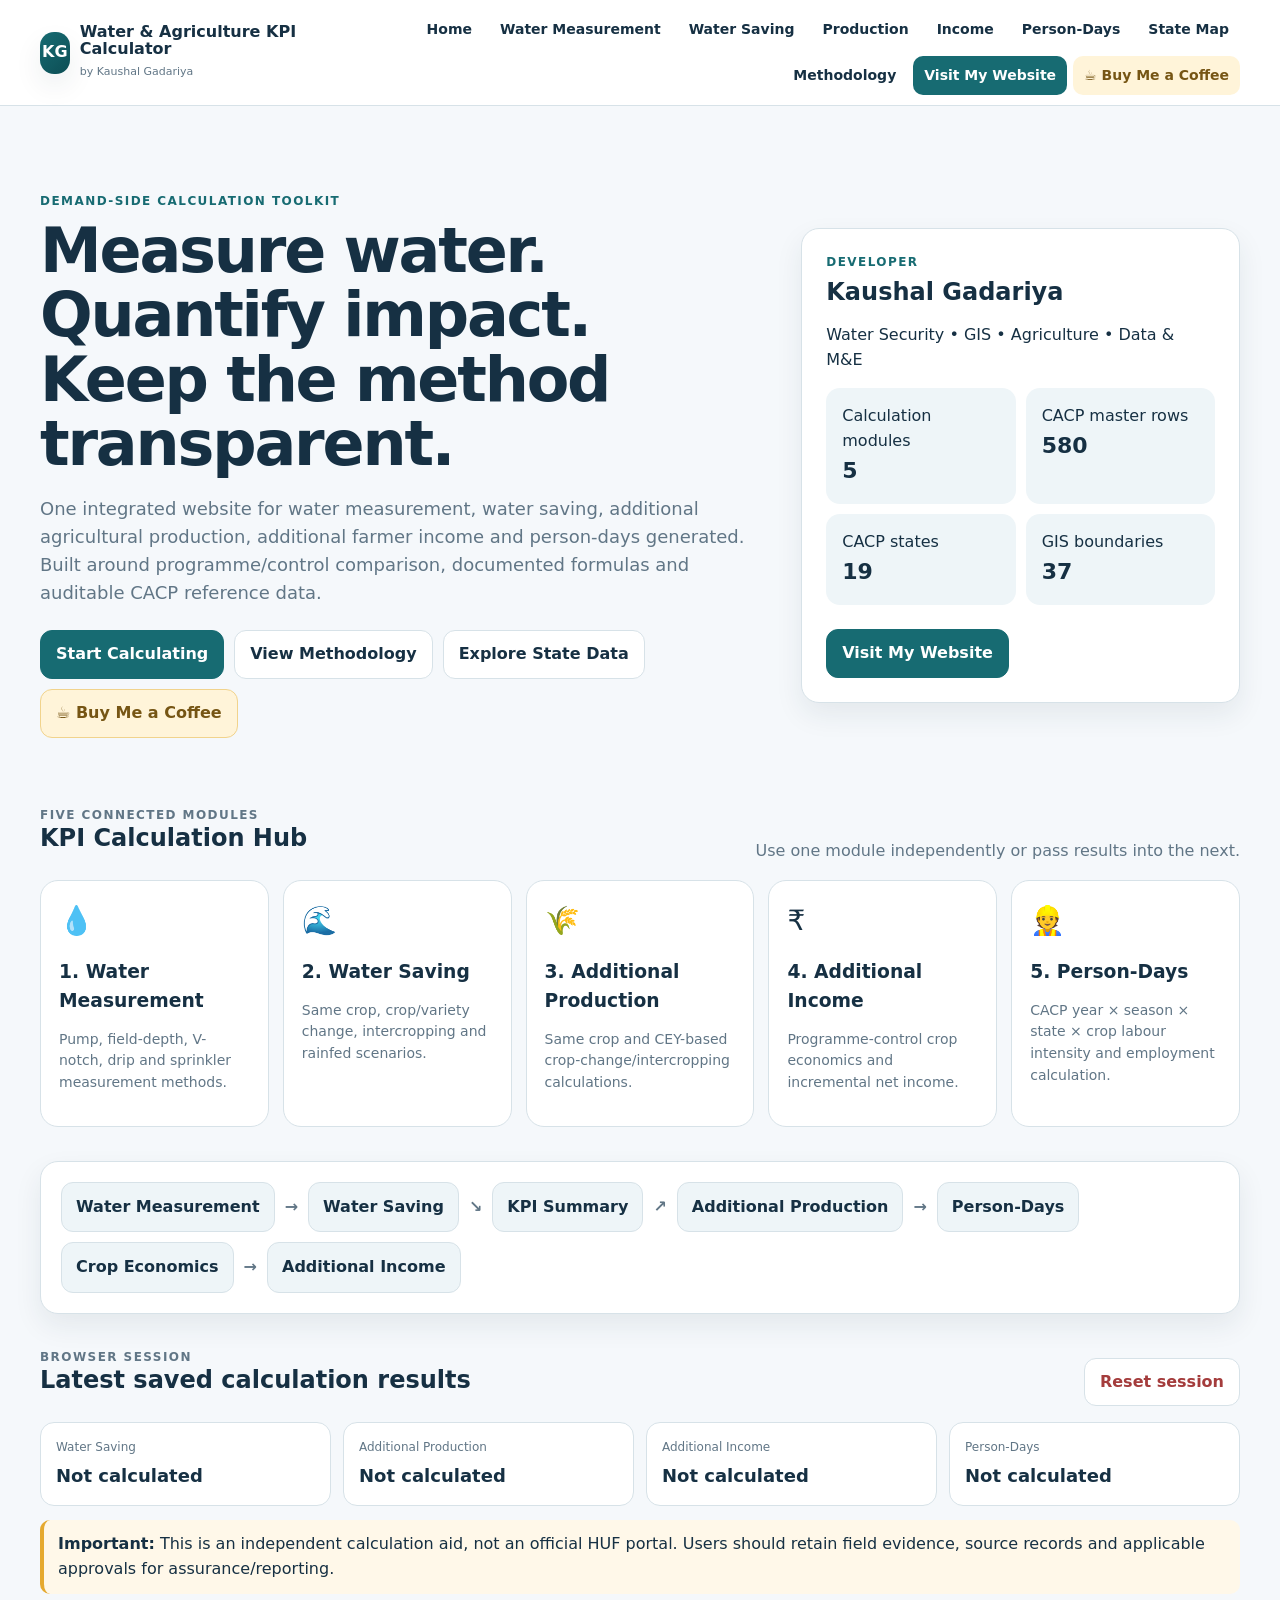
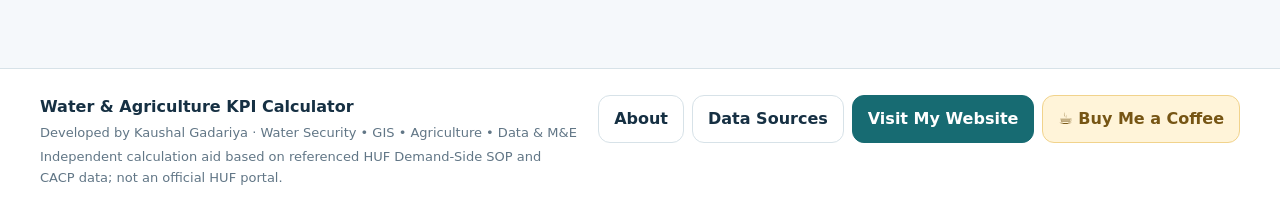
==== index.html @ 0b0ff047 "v2" ====
<!doctype html>
<html lang="en">
<head>
  <meta charset="utf-8" />
  <meta name="viewport" content="width=device-width, initial-scale=1" />
  <meta name="description" content="Home - Water & Agriculture KPI Calculator" />
  <title>Home | Water & Agriculture KPI Calculator</title>
  <link rel="stylesheet" href="./assets/css/site.css" />
  
</head>
<body data-root=".">
  <div id="site-header"></div>
  <main class="container">
<section class="hero">
  <div>
    <p class="eyebrow">Demand-side calculation toolkit</p>
    <h1>Measure water. Quantify impact. Keep the method transparent.</h1>
    <p class="lede">One integrated website for water measurement, water saving, additional agricultural production, additional farmer income and person-days generated. Built around programme/control comparison, documented formulas and auditable CACP reference data.</p>
    <div class="actions"><a class="btn primary" href="calculators/water-measurement.html">Start Calculating</a><a class="btn" href="methodology/index.html">View Methodology</a><a class="btn" href="map/state-explorer.html">Explore State Data</a><button class="btn support" data-open-support>☕ Buy Me a Coffee</button></div>
  </div>
  <div class="hero-card">
    <p class="eyebrow">Developer</p><h2>Kaushal Gadariya</h2><p>Water Security • GIS • Agriculture • Data & M&E</p>
    <div class="mini-grid"><div class="mini-stat"><span>Calculation modules</span><strong>5</strong></div><div class="mini-stat"><span>CACP master rows</span><strong>580</strong></div><div class="mini-stat"><span>CACP states</span><strong>19</strong></div><div class="mini-stat"><span>GIS boundaries</span><strong>37</strong></div></div>
    <div class="actions"><a class="btn primary" data-portfolio-link href="#" target="_blank" rel="noopener">Visit My Website</a></div>
  </div>
</section>
<section class="section"><div class="section-head"><div><p class="eyebrow">Five connected modules</p><h2>KPI Calculation Hub</h2></div><p>Use one module independently or pass results into the next.</p></div>
<div class="kpi-grid">
<a class="kpi-card" href="calculators/water-measurement.html"><div class="kpi-icon">💧</div><h3>1. Water Measurement</h3><p>Pump, field-depth, V-notch, drip and sprinkler measurement methods.</p></a>
<a class="kpi-card" href="calculators/water-saving.html"><div class="kpi-icon">🌊</div><h3>2. Water Saving</h3><p>Same crop, crop/variety change, intercropping and rainfed scenarios.</p></a>
<a class="kpi-card" href="calculators/additional-production.html"><div class="kpi-icon">🌾</div><h3>3. Additional Production</h3><p>Same crop and CEY-based crop-change/intercropping calculations.</p></a>
<a class="kpi-card" href="calculators/additional-income.html"><div class="kpi-icon">₹</div><h3>4. Additional Income</h3><p>Programme-control crop economics and incremental net income.</p></a>
<a class="kpi-card" href="calculators/person-days.html"><div class="kpi-icon">👷</div><h3>5. Person-Days</h3><p>CACP year × season × state × crop labour intensity and employment calculation.</p></a>
</div></section>
<section class="section card flow"><span class="flow-box">Water Measurement</span><span class="flow-arrow">→</span><span class="flow-box">Water Saving</span><span class="flow-arrow">↘</span><span class="flow-box">KPI Summary</span><span class="flow-arrow">↗</span><span class="flow-box">Additional Production</span><span class="flow-arrow">→</span><span class="flow-box">Person-Days</span><span class="flow-box">Crop Economics</span><span class="flow-arrow">→</span><span class="flow-box">Additional Income</span></section>
<section class="section"><div class="section-head"><div><p class="eyebrow">Browser session</p><h2>Latest saved calculation results</h2></div><button class="btn danger" id="resetSession">Reset session</button></div><div class="session-grid"><div class="session-item"><span>Water Saving</span><strong id="sumWater">—</strong></div><div class="session-item"><span>Additional Production</span><strong id="sumProduction">—</strong></div><div class="session-item"><span>Additional Income</span><strong id="sumIncome">—</strong></div><div class="session-item"><span>Person-Days</span><strong id="sumPersonDays">—</strong></div></div></section>
<section class="section notice warn"><strong>Important:</strong> This is an independent calculation aid, not an official HUF portal. Users should retain field evidence, source records and applicable approvals for assurance/reporting.</section>
</main>
  <div id="site-footer"></div>
  <script src="./assets/js/site-config.js"></script>
  <script src="./assets/js/site-shell.js"></script>
  <script src="./assets/js/app-state.js"></script>
  <script src="./assets/js/calculators.js"></script>
  <script src="./assets/js/page-utils.js"></script>
  <script src="assets/js/home-page.js"></script>
</body>
</html>
---- assets/css/site.css ----
:root {
  --bg: #f5f8fb;
  --surface: #ffffff;
  --surface-2: #eef5f8;
  --ink: #163043;
  --muted: #617686;
  --brand: #176b72;
  --brand-2: #0d4e55;
  --accent: #e5a92f;
  --accent-soft: #fff4d9;
  --border: #d7e2e8;
  --danger: #a43c3c;
  --success: #207a4d;
  --shadow: 0 12px 28px rgba(21, 48, 67, .08);
  --radius: 18px;
  --max: 1240px;
}
* { box-sizing: border-box; }
html { scroll-behavior: smooth; }
body { margin: 0; font-family: Inter, ui-sans-serif, system-ui, -apple-system, BlinkMacSystemFont, "Segoe UI", sans-serif; color: var(--ink); background: var(--bg); line-height: 1.55; }
a { color: var(--brand); }
button, input, select { font: inherit; }
button, .btn { cursor: pointer; }
img { max-width: 100%; }
.site-header { position: sticky; top: 0; z-index: 1000; background: rgba(255,255,255,.97); border-bottom: 1px solid var(--border); backdrop-filter: blur(10px); }
.nav-wrap { max-width: var(--max); margin: auto; min-height: 70px; padding: 10px 20px; display: flex; align-items: center; gap: 16px; }
.brand { display: flex; align-items: center; gap: 10px; text-decoration: none; min-width: 260px; }
.brand-mark { width: 42px; height: 42px; border-radius: 14px; display: grid; place-items: center; font-weight: 800; color: white; background: linear-gradient(135deg,var(--brand),var(--brand-2)); box-shadow: var(--shadow); }
.brand-text strong { display:block; color: var(--ink); line-height:1.1; }
.brand-text small { color: var(--muted); font-size: 11px; }
.nav-links { margin-left: auto; display:flex; align-items:center; gap: 6px; flex-wrap:wrap; justify-content:flex-end; }
.nav-links a, .nav-links button { border: 0; background: transparent; color: var(--ink); padding: 9px 11px; border-radius: 10px; text-decoration:none; font-weight: 650; font-size: 14px; }
.nav-links a:hover, .nav-links button:hover { background: var(--surface-2); }
.nav-links .support { background: var(--accent-soft); color:#765514; }
.nav-links .portfolio { background: var(--brand); color:#fff; }
.menu-button { display:none; margin-left:auto; border:1px solid var(--border); background:#fff; border-radius:10px; padding:8px 11px; }
.container { max-width: var(--max); margin: auto; padding: 28px 20px 60px; }
.hero { padding: 58px 0 34px; display:grid; grid-template-columns: 1.25fr .75fr; gap: 30px; align-items:center; }
.eyebrow { text-transform:uppercase; letter-spacing:.12em; font-size:12px; font-weight:800; color:var(--brand); margin:0 0 8px; }
h1 { font-size: clamp(34px, 5vw, 62px); line-height:1.04; margin:0 0 18px; letter-spacing:-.035em; }
h2 { line-height:1.15; margin:0 0 12px; }
h3 { margin:0 0 8px; }
.lede { color:var(--muted); font-size:18px; max-width: 760px; }
.actions { display:flex; gap:10px; flex-wrap:wrap; margin-top:24px; }
.btn { display:inline-flex; align-items:center; justify-content:center; gap:8px; border:1px solid var(--border); background:#fff; color:var(--ink); padding:11px 15px; border-radius:12px; font-weight:750; text-decoration:none; }
.btn.primary { background:var(--brand); border-color:var(--brand); color:white; }
.btn.support { background:var(--accent-soft); border-color:#f1d38c; color:#765514; }
.btn.danger { background:#fff; color:var(--danger); }
.hero-card, .card, .calculator-card, .result-card { background:var(--surface); border:1px solid var(--border); border-radius:var(--radius); box-shadow:var(--shadow); }
.hero-card { padding:24px; }
.hero-card .mini-grid { display:grid; grid-template-columns:repeat(2,1fr); gap:10px; }
.mini-stat { padding:16px; border-radius:14px; background:var(--surface-2); }
.mini-stat strong { display:block; font-size:22px; }
.section { margin-top: 34px; }
.section-head { display:flex; align-items:end; justify-content:space-between; gap:20px; margin-bottom:16px; }
.section-head p { margin:0; color:var(--muted); }
.kpi-grid { display:grid; grid-template-columns: repeat(5, minmax(0,1fr)); gap:14px; }
.kpi-card { background:#fff; border:1px solid var(--border); border-radius:18px; padding:18px; text-decoration:none; color:var(--ink); transition:.18s ease; min-height:190px; }
.kpi-card:hover { transform:translateY(-3px); box-shadow:var(--shadow); border-color:#a9cbd0; }
.kpi-icon { font-size:28px; margin-bottom:14px; }
.kpi-card p { color:var(--muted); font-size:14px; }
.flow { display:flex; align-items:center; gap:10px; flex-wrap:wrap; padding:20px; }
.flow-box { background:var(--surface-2); border:1px solid var(--border); border-radius:12px; padding:12px 14px; font-weight:750; }
.flow-arrow { color:var(--muted); font-weight:900; }
.page-head { padding:34px 0 18px; }
.page-head h1 { font-size: clamp(32px,4vw,48px); }
.page-head .lede { font-size:16px; }
.layout-2 { display:grid; grid-template-columns:minmax(300px,.85fr) minmax(0,1.15fr); gap:20px; align-items:start; }
.calculator-card { padding:20px; }
.result-card { padding:20px; position:sticky; top:92px; }
.form-grid { display:grid; grid-template-columns:repeat(2,minmax(0,1fr)); gap:14px; }
.field.full { grid-column:1/-1; }
.field label { display:block; font-size:13px; font-weight:750; margin-bottom:5px; }
.field small { display:block; color:var(--muted); margin-top:4px; }
input, select { width:100%; border:1px solid #c8d7df; background:white; color:var(--ink); padding:10px 11px; border-radius:10px; outline:none; }
input:focus, select:focus { border-color:var(--brand); box-shadow:0 0 0 3px rgba(23,107,114,.1); }
.form-actions { display:flex; gap:8px; flex-wrap:wrap; margin-top:18px; }
.metric-grid { display:grid; grid-template-columns:repeat(2,minmax(0,1fr)); gap:10px; }
.metric { padding:14px; border:1px solid var(--border); border-radius:14px; background:#fbfdfe; }
.metric span { display:block; color:var(--muted); font-size:12px; font-weight:700; text-transform:uppercase; letter-spacing:.04em; }
.metric strong { display:block; font-size:24px; margin-top:4px; }
.metric.accent { background:var(--accent-soft); border-color:#efd08a; }
.metric.primary { background:#e9f5f4; border-color:#bbdcd9; }
.notice { border-left:4px solid var(--brand); background:#edf8f7; padding:12px 14px; border-radius:10px; margin:14px 0; }
.notice.warn { border-color:var(--accent); background:#fff8e9; }
.notice.danger { border-color:var(--danger); background:#fff0f0; }
.formula { padding:13px 15px; background:#102d3e; color:#eefbff; border-radius:12px; font-family:ui-monospace,SFMono-Regular,Menlo,monospace; overflow:auto; }
.tabs { display:flex; gap:8px; flex-wrap:wrap; margin-bottom:16px; }
.tab-btn { border:1px solid var(--border); background:#fff; padding:9px 12px; border-radius:10px; font-weight:750; }
.tab-btn.active { color:#fff; background:var(--brand); border-color:var(--brand); }
.tab-panel[hidden] { display:none; }
.data-table { width:100%; border-collapse:collapse; font-size:14px; }
.data-table th,.data-table td { border-bottom:1px solid var(--border); padding:9px 8px; text-align:left; vertical-align:top; }
.data-table th { background:var(--surface-2); }
.dynamic-row { display:grid; grid-template-columns:1fr .7fr .9fr .8fr 42px; gap:8px; align-items:end; margin-bottom:8px; }
.dynamic-row.water { grid-template-columns:1fr .55fr .8fr .8fr .8fr 42px; }
.icon-btn { width:40px; height:40px; border:1px solid var(--border); background:#fff; border-radius:10px; color:var(--danger); }
#map, #personDaysMap { height:560px; border-radius:16px; border:1px solid var(--border); overflow:hidden; }
.map-layout { display:grid; grid-template-columns: minmax(0,1.4fr) minmax(300px,.6fr); gap:18px; }
.chips { display:flex; flex-wrap:wrap; gap:7px; }
.chip { border:1px solid var(--border); background:#fff; border-radius:999px; padding:6px 9px; font-size:12px; }
.provenance { margin-top:14px; color:var(--muted); font-size:13px; }
.site-footer { border-top:1px solid var(--border); background:white; }
.footer-wrap { max-width:var(--max); margin:auto; padding:26px 20px; display:grid; grid-template-columns:1fr auto; gap:20px; align-items:start; }
.footer-wrap p { margin:4px 0; color:var(--muted); font-size:13px; }
.footer-actions { display:flex; gap:8px; flex-wrap:wrap; justify-content:flex-end; }
.modal-backdrop { position:fixed; inset:0; background:rgba(9,28,39,.7); z-index:2000; display:grid; place-items:center; padding:18px; }
.modal-backdrop[hidden] { display:none; }
.modal { width:min(560px,100%); max-height:90vh; overflow:auto; background:#fff; border-radius:22px; padding:20px; box-shadow:0 26px 70px rgba(0,0,0,.25); }
.modal-head { display:flex; align-items:center; justify-content:space-between; gap:16px; }
.modal-close { border:1px solid var(--border); background:#fff; width:40px; height:40px; border-radius:12px; }
.qr-wrap { padding:10px; background:#f4f6fb; border-radius:16px; margin-top:14px; text-align:center; }
.qr-wrap img { max-height:620px; border-radius:12px; }
.session-grid { display:grid; grid-template-columns:repeat(4,minmax(0,1fr)); gap:12px; }
.session-item { padding:15px; background:white; border:1px solid var(--border); border-radius:14px; }
.session-item span { display:block; color:var(--muted); font-size:12px; }
.session-item strong { display:block; margin-top:5px; font-size:18px; }
.status { display:inline-flex; padding:5px 9px; border-radius:999px; font-size:12px; font-weight:800; background:#edf2f5; color:var(--muted); }
.status.ok { background:#e5f5ed; color:var(--success); }
.status.warn { background:#fff4d9; color:#80611e; }
.code { font-family:ui-monospace,SFMono-Regular,Menlo,monospace; background:#edf3f6; border-radius:6px; padding:2px 5px; }
@media (max-width: 1050px) { .kpi-grid { grid-template-columns:repeat(3,1fr); } .hero { grid-template-columns:1fr; } .layout-2,.map-layout { grid-template-columns:1fr; } .result-card { position:static; } }
@media (max-width: 800px) { .menu-button { display:block; } .nav-links { display:none; width:100%; padding-top:10px; } .nav-links.open { display:flex; flex-direction:column; align-items:stretch; } .nav-wrap { flex-wrap:wrap; } .brand { min-width:auto; } .kpi-grid { grid-template-columns:repeat(2,1fr); } .session-grid { grid-template-columns:repeat(2,1fr); } .form-grid { grid-template-columns:1fr; } .field.full { grid-column:auto; } .dynamic-row,.dynamic-row.water { grid-template-columns:1fr 1fr; padding:12px; border:1px solid var(--border); border-radius:12px; } .dynamic-row .icon-btn { grid-column:1/-1; width:100%; } }
@media (max-width: 520px) { .kpi-grid,.session-grid,.metric-grid { grid-template-columns:1fr; } .container { padding-left:14px; padding-right:14px; } .footer-wrap { grid-template-columns:1fr; } .footer-actions { justify-content:flex-start; } h1 { font-size:38px; } #map,#personDaysMap { height:470px; } }
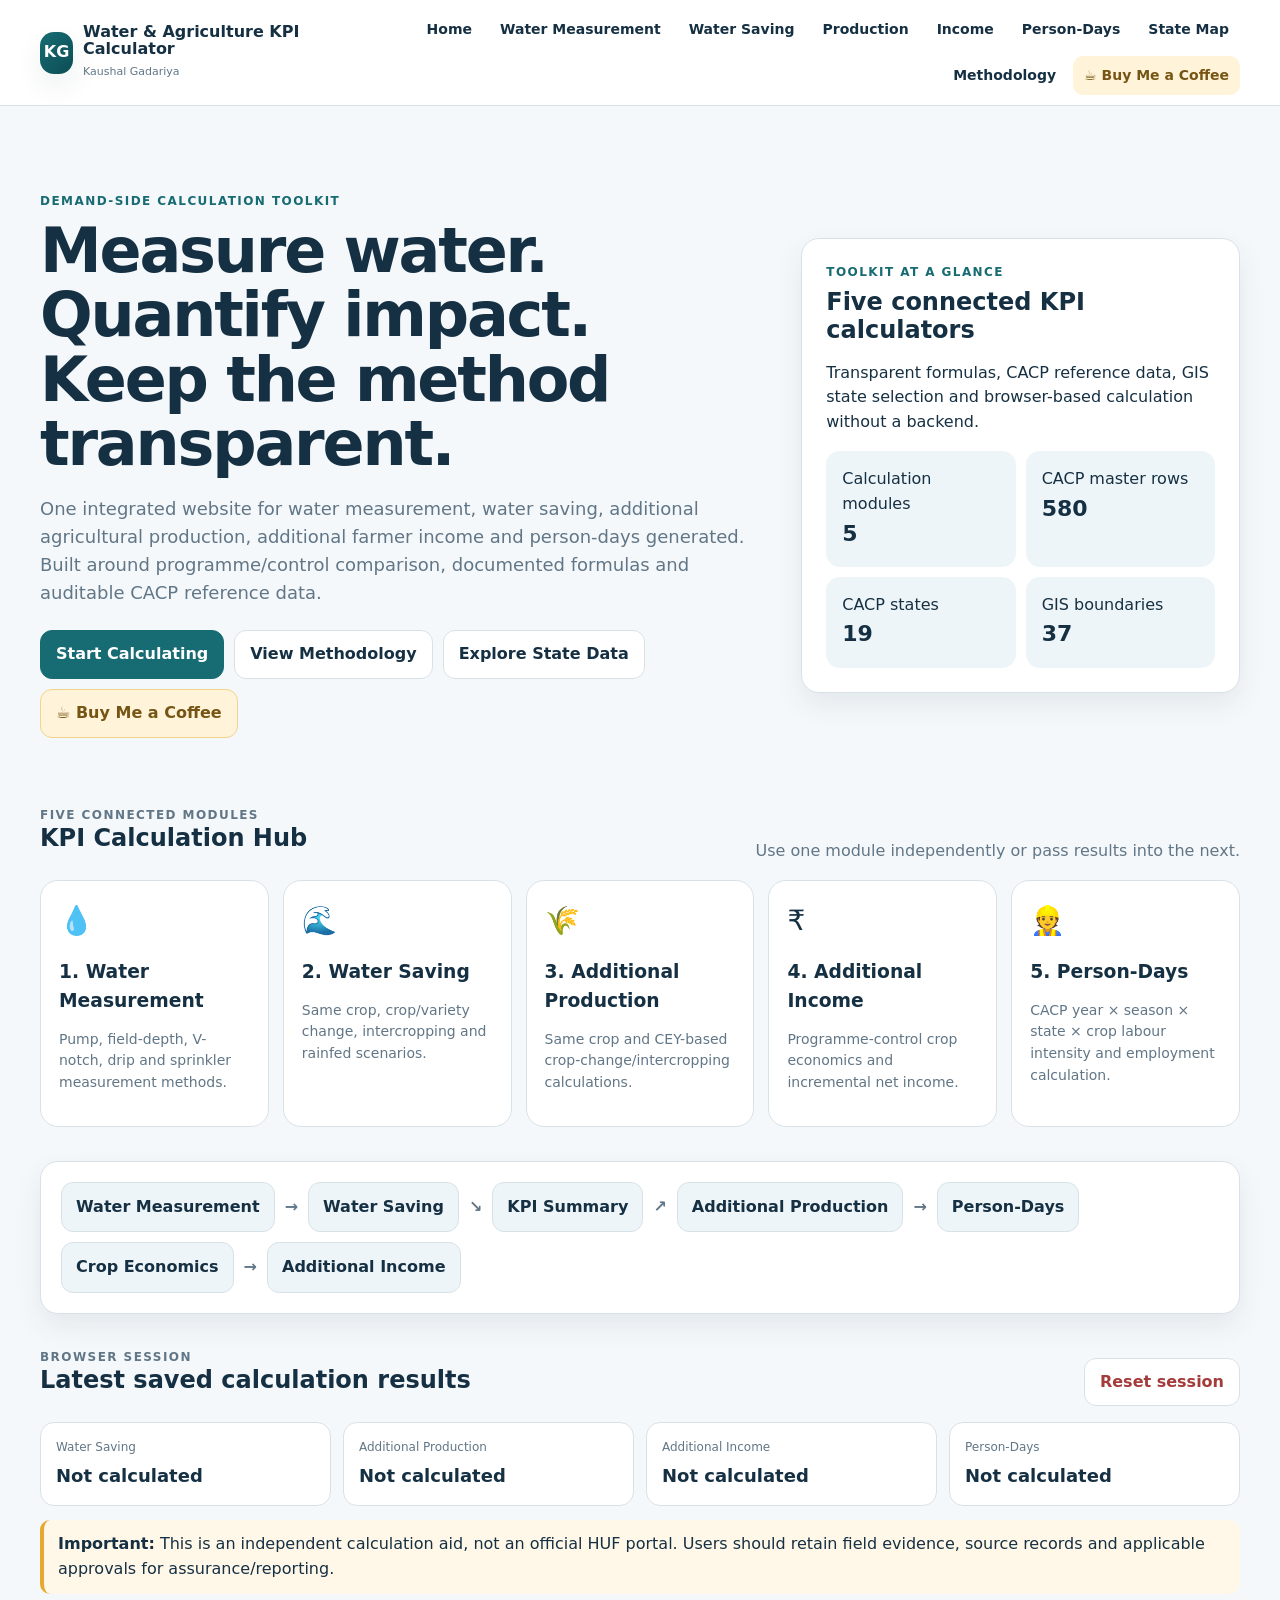
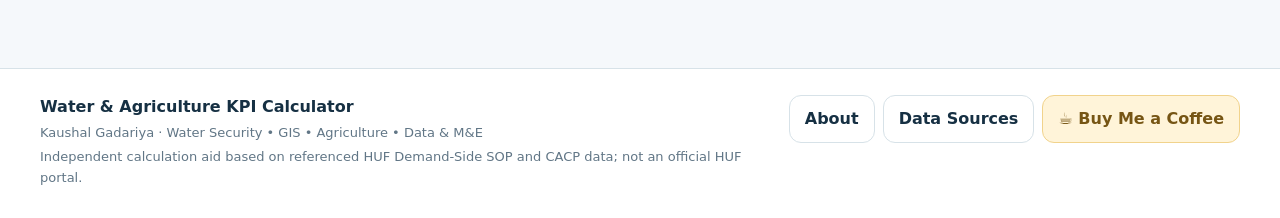
==== commit b1267d6f: "v3" ====
--- a/index.html
+++ b/index.html
@@ -1,28 +1,23 @@
-<!doctype html>
+<!DOCTYPE html>
+
 <html lang="en">
 <head>
-  <meta charset="utf-8" />
-  <meta name="viewport" content="width=device-width, initial-scale=1" />
-  <meta name="description" content="Home - Water & Agriculture KPI Calculator" />
-  <title>Home | Water & Agriculture KPI Calculator</title>
-  <link rel="stylesheet" href="./assets/css/site.css" />
-  
-</head>
+<meta charset="utf-8"/>
+<meta content="width=device-width, initial-scale=1" name="viewport"/>
+<title>Water &amp; Agriculture KPI Calculator | Water, Production, Income &amp; Person-Days</title>
+<link href="./assets/css/site.css" rel="stylesheet"/>
+<meta content="Interactive water and agriculture KPI calculator for irrigation water measurement, demand-side water saving, additional production, farmer income and person-days using transparent methods, CACP reference data and Leaflet state maps." name="description"/><meta content="index,follow,max-image-preview:large,max-snippet:-1,max-video-preview:-1" name="robots"/><meta content="Kaushal Gadariya" name="author"/><meta content="#176b72" name="theme-color"/><meta content="website" property="og:type"/><meta content="Water &amp; Agriculture KPI Calculator" property="og:site_name"/><meta content="Water &amp; Agriculture KPI Calculator | Water, Production, Income &amp; Person-Days" property="og:title"/><meta content="Interactive water and agriculture KPI calculator for irrigation water measurement, demand-side water saving, additional production, farmer income and person-days using transparent methods, CACP reference data and Leaflet state maps." property="og:description"/><meta content="https://knightfox789.github.io/water-agriculture-kpi-calculator/" property="og:url"/><meta content="summary" name="twitter:card"/><meta content="Water &amp; Agriculture KPI Calculator | Water, Production, Income &amp; Person-Days" name="twitter:title"/><meta content="Interactive water and agriculture KPI calculator for irrigation water measurement, demand-side water saving, additional production, farmer income and person-days using transparent methods, CACP reference data and Leaflet state maps." name="twitter:description"/><link href="https://knightfox789.github.io/water-agriculture-kpi-calculator/" rel="canonical"/><link href="assets/images/favicon.svg" rel="icon" type="image/svg+xml"/><link href="manifest.webmanifest" rel="manifest"/><script type="application/ld+json">{"@context":"https://schema.org","@graph":[{"@type":"Person","@id":"https://knightfox789.github.io/water-agriculture-kpi-calculator/#kaushal-gadariya","name":"Kaushal Gadariya","url":"https://knightfox789.github.io/kaushal-gadariya-portfolio/"},{"@type":"WebSite","@id":"https://knightfox789.github.io/water-agriculture-kpi-calculator/#website","name":"Water & Agriculture KPI Calculator","url":"https://knightfox789.github.io/water-agriculture-kpi-calculator/","description":"Interactive water and agriculture KPI calculator for irrigation water measurement, demand-side water saving, additional production, farmer income and person-days using transparent methods, CACP reference data and Leaflet state maps.","creator":{"@id":"https://knightfox789.github.io/water-agriculture-kpi-calculator/#kaushal-gadariya"}},{"@type":"WebApplication","@id":"https://knightfox789.github.io/water-agriculture-kpi-calculator/#application","name":"Water & Agriculture KPI Calculator","url":"https://knightfox789.github.io/water-agriculture-kpi-calculator/","applicationCategory":"UtilitiesApplication","operatingSystem":"Any","browserRequirements":"Requires JavaScript","description":"Interactive water and agriculture KPI calculator for irrigation water measurement, demand-side water saving, additional production, farmer income and person-days using transparent methods, CACP reference data and Leaflet state maps.","creator":{"@id":"https://knightfox789.github.io/water-agriculture-kpi-calculator/#kaushal-gadariya"}}]}</script></head>
 <body data-root=".">
-  <div id="site-header"></div>
-  <main class="container">
+<div id="site-header"></div>
+<main class="container">
 <section class="hero">
-  <div>
-    <p class="eyebrow">Demand-side calculation toolkit</p>
-    <h1>Measure water. Quantify impact. Keep the method transparent.</h1>
-    <p class="lede">One integrated website for water measurement, water saving, additional agricultural production, additional farmer income and person-days generated. Built around programme/control comparison, documented formulas and auditable CACP reference data.</p>
-    <div class="actions"><a class="btn primary" href="calculators/water-measurement.html">Start Calculating</a><a class="btn" href="methodology/index.html">View Methodology</a><a class="btn" href="map/state-explorer.html">Explore State Data</a><button class="btn support" data-open-support>☕ Buy Me a Coffee</button></div>
-  </div>
-  <div class="hero-card">
-    <p class="eyebrow">Developer</p><h2>Kaushal Gadariya</h2><p>Water Security • GIS • Agriculture • Data & M&E</p>
-    <div class="mini-grid"><div class="mini-stat"><span>Calculation modules</span><strong>5</strong></div><div class="mini-stat"><span>CACP master rows</span><strong>580</strong></div><div class="mini-stat"><span>CACP states</span><strong>19</strong></div><div class="mini-stat"><span>GIS boundaries</span><strong>37</strong></div></div>
-    <div class="actions"><a class="btn primary" data-portfolio-link href="#" target="_blank" rel="noopener">Visit My Website</a></div>
-  </div>
+<div>
+<p class="eyebrow">Demand-side calculation toolkit</p>
+<h1>Measure water. Quantify impact. Keep the method transparent.</h1>
+<p class="lede">One integrated website for water measurement, water saving, additional agricultural production, additional farmer income and person-days generated. Built around programme/control comparison, documented formulas and auditable CACP reference data.</p>
+<div class="actions"><a class="btn primary" href="calculators/water-measurement.html">Start Calculating</a><a class="btn" href="methodology/index.html">View Methodology</a><a class="btn" href="map/state-explorer.html">Explore State Data</a><button class="btn support" data-open-support="">☕ Buy Me a Coffee</button></div>
+</div>
+<div class="hero-card"><p class="eyebrow">Toolkit at a glance</p><h2>Five connected KPI calculators</h2><p>Transparent formulas, CACP reference data, GIS state selection and browser-based calculation without a backend.</p><div class="mini-grid"><div class="mini-stat"><span>Calculation modules</span><strong>5</strong></div><div class="mini-stat"><span>CACP master rows</span><strong>580</strong></div><div class="mini-stat"><span>CACP states</span><strong>19</strong></div><div class="mini-stat"><span>GIS boundaries</span><strong>37</strong></div></div></div>
 </section>
 <section class="section"><div class="section-head"><div><p class="eyebrow">Five connected modules</p><h2>KPI Calculation Hub</h2></div><p>Use one module independently or pass results into the next.</p></div>
 <div class="kpi-grid">
@@ -36,12 +31,12 @@
 <section class="section"><div class="section-head"><div><p class="eyebrow">Browser session</p><h2>Latest saved calculation results</h2></div><button class="btn danger" id="resetSession">Reset session</button></div><div class="session-grid"><div class="session-item"><span>Water Saving</span><strong id="sumWater">—</strong></div><div class="session-item"><span>Additional Production</span><strong id="sumProduction">—</strong></div><div class="session-item"><span>Additional Income</span><strong id="sumIncome">—</strong></div><div class="session-item"><span>Person-Days</span><strong id="sumPersonDays">—</strong></div></div></section>
 <section class="section notice warn"><strong>Important:</strong> This is an independent calculation aid, not an official HUF portal. Users should retain field evidence, source records and applicable approvals for assurance/reporting.</section>
 </main>
-  <div id="site-footer"></div>
-  <script src="./assets/js/site-config.js"></script>
-  <script src="./assets/js/site-shell.js"></script>
-  <script src="./assets/js/app-state.js"></script>
-  <script src="./assets/js/calculators.js"></script>
-  <script src="./assets/js/page-utils.js"></script>
-  <script src="assets/js/home-page.js"></script>
+<div id="site-footer"></div>
+<script src="./assets/js/site-config.js"></script>
+<script src="./assets/js/site-shell.js"></script>
+<script src="./assets/js/app-state.js"></script>
+<script src="./assets/js/calculators.js"></script>
+<script src="./assets/js/page-utils.js"></script>
+<script src="assets/js/home-page.js"></script>
 </body>
 </html>
--- a/assets/css/site.css
+++ b/assets/css/site.css
@@ -122,3 +122,37 @@
 @media (max-width: 1050px) { .kpi-grid { grid-template-columns:repeat(3,1fr); } .hero { grid-template-columns:1fr; } .layout-2,.map-layout { grid-template-columns:1fr; } .result-card { position:static; } }
 @media (max-width: 800px) { .menu-button { display:block; } .nav-links { display:none; width:100%; padding-top:10px; } .nav-links.open { display:flex; flex-direction:column; align-items:stretch; } .nav-wrap { flex-wrap:wrap; } .brand { min-width:auto; } .kpi-grid { grid-template-columns:repeat(2,1fr); } .session-grid { grid-template-columns:repeat(2,1fr); } .form-grid { grid-template-columns:1fr; } .field.full { grid-column:auto; } .dynamic-row,.dynamic-row.water { grid-template-columns:1fr 1fr; padding:12px; border:1px solid var(--border); border-radius:12px; } .dynamic-row .icon-btn { grid-column:1/-1; width:100%; } }
 @media (max-width: 520px) { .kpi-grid,.session-grid,.metric-grid { grid-template-columns:1fr; } .container { padding-left:14px; padding-right:14px; } .footer-wrap { grid-template-columns:1fr; } .footer-actions { justify-content:flex-start; } h1 { font-size:38px; } #map,#personDaysMap { height:470px; } }
+
+
+/* Print / PDF calculation report */
+.report-actions { margin-top: 18px; padding-top: 16px; border-top: 1px solid var(--border); }
+.print-report { display: none; }
+@media print {
+  @page { size: A4 portrait; margin: 13mm 14mm 15mm; }
+  html, body { background: #fff !important; color: #172733 !important; }
+  body > *:not(.print-report) { display: none !important; }
+  .print-report { display: block !important; font-family: Arial, Helvetica, sans-serif; font-size: 10.5pt; line-height: 1.42; color: #172733; }
+  .print-report * { box-shadow: none !important; }
+  .print-report-head { display: flex; align-items: center; gap: 12px; border-bottom: 2px solid #176b72; padding-bottom: 10px; margin-bottom: 18px; }
+  .print-brand-mark { width: 42px; height: 42px; border-radius: 9px; display: grid; place-items: center; background: #176b72 !important; color: #fff !important; font-weight: 800; -webkit-print-color-adjust: exact; print-color-adjust: exact; }
+  .print-brand-copy h1 { margin: 0; font-size: 16pt; letter-spacing: -.01em; }
+  .print-brand-copy p { margin: 2px 0 0; color: #556b79; font-size: 9pt; }
+  .print-title-block { margin-bottom: 18px; }
+  .print-title-block h2 { font-size: 20pt; margin: 2px 0 6px; }
+  .print-title-block p { margin: 4px 0; }
+  .print-kicker { text-transform: uppercase; letter-spacing: .12em; font-weight: 700; font-size: 8.5pt; color: #176b72; }
+  .print-meta { color: #60727d; font-size: 8.8pt; }
+  .print-report section { margin: 0 0 16px; break-inside: avoid; }
+  .print-report section h3 { margin: 0 0 7px; font-size: 11pt; text-transform: uppercase; letter-spacing: .04em; color: #176b72; }
+  .print-report table { width: 100%; border-collapse: collapse; }
+  .print-report th, .print-report td { border: 1px solid #cad6dc; padding: 6px 8px; text-align: left; vertical-align: top; }
+  .print-report th { width: 48%; background: #f1f6f7 !important; font-weight: 700; -webkit-print-color-adjust: exact; print-color-adjust: exact; }
+  .print-formula { border: 1px solid #cad6dc; background: #f6f8f9 !important; padding: 8px 10px; margin-bottom: 6px; font-family: "Courier New", monospace; white-space: normal; -webkit-print-color-adjust: exact; print-color-adjust: exact; }
+  .print-results { display: grid; grid-template-columns: repeat(2, minmax(0,1fr)); gap: 8px; }
+  .print-result { border: 1px solid #b9ccd2; border-radius: 7px; padding: 9px 10px; break-inside: avoid; }
+  .print-result span { display: block; text-transform: uppercase; font-size: 7.8pt; letter-spacing: .04em; color: #60727d; font-weight: 700; }
+  .print-result strong { display: block; margin-top: 3px; font-size: 14pt; }
+  .print-note { border-left: 3px solid #d6a331; padding: 6px 9px; margin: 6px 0; background: #fffaf0 !important; -webkit-print-color-adjust: exact; print-color-adjust: exact; }
+  .print-report-foot { border-top: 1px solid #cad6dc; padding-top: 8px; margin-top: 18px; color: #60727d; font-size: 8pt; }
+  .print-report-foot p { margin: 2px 0; }
+}
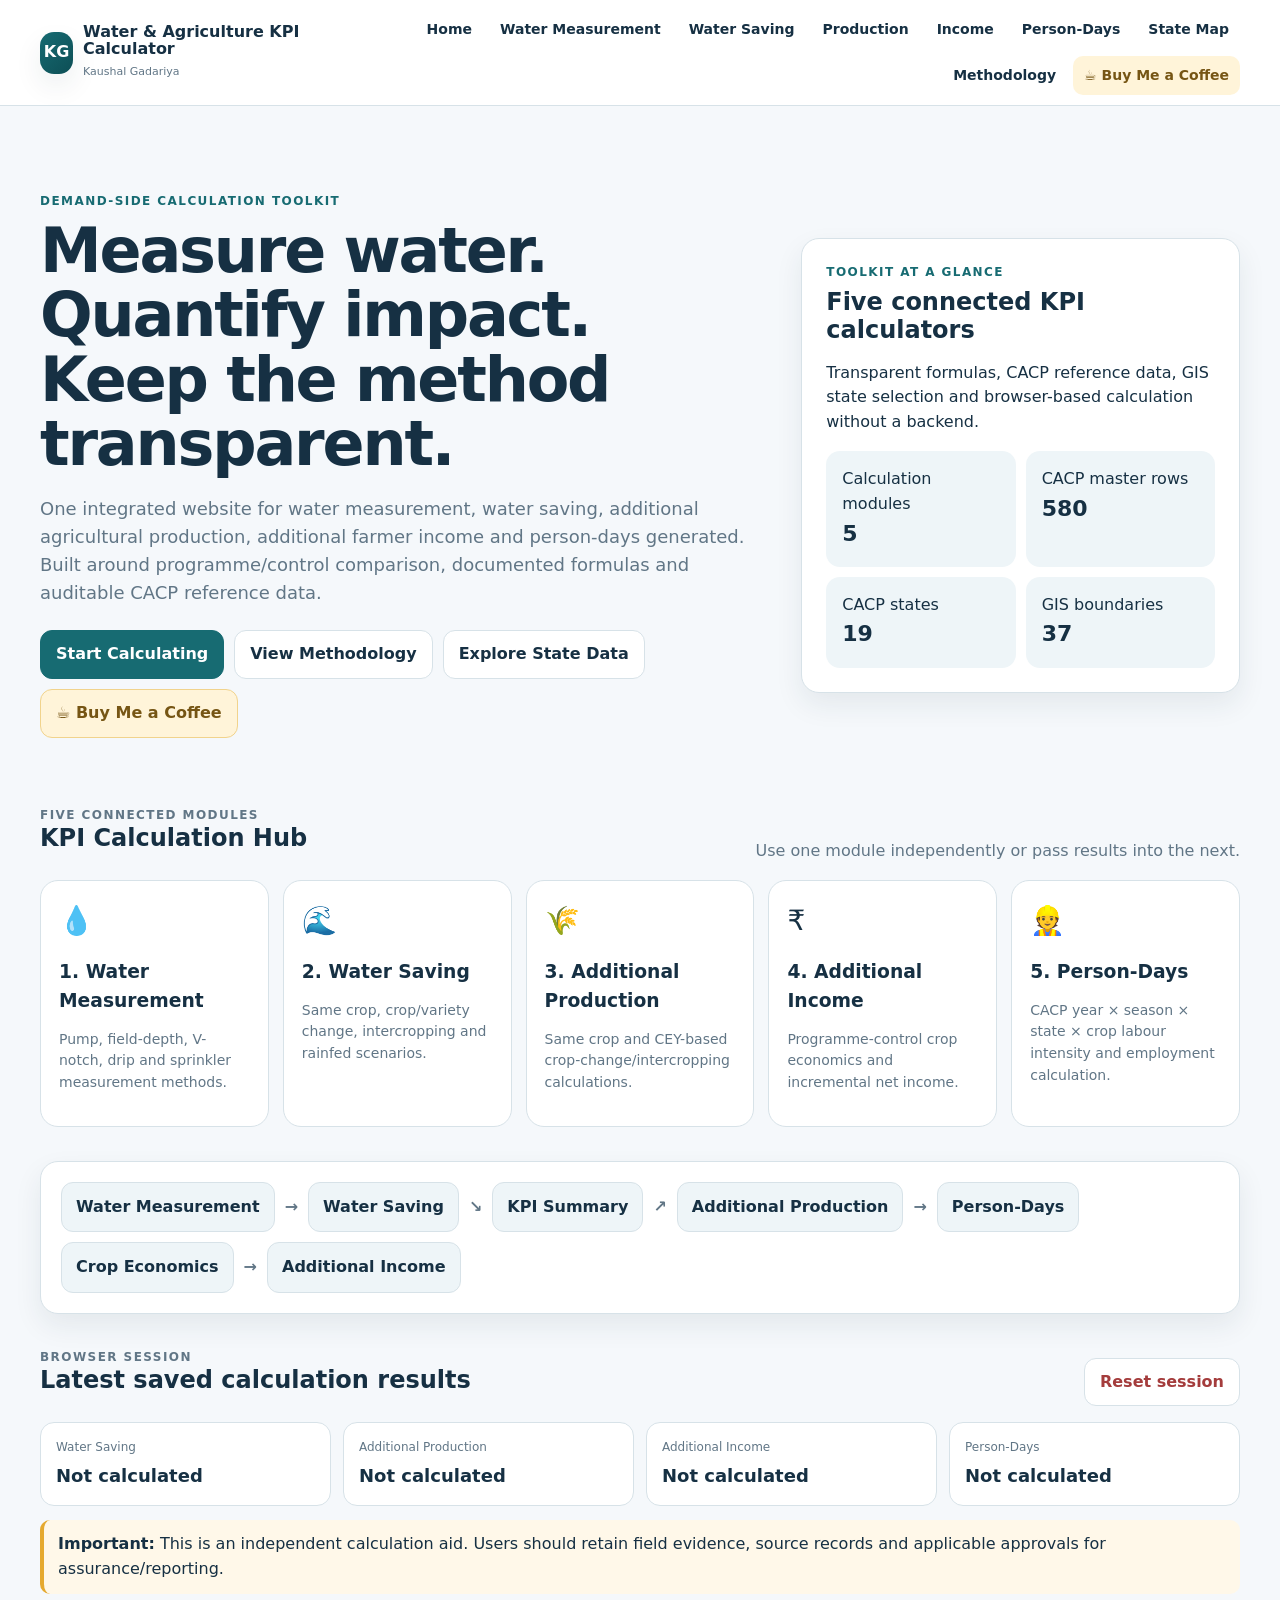
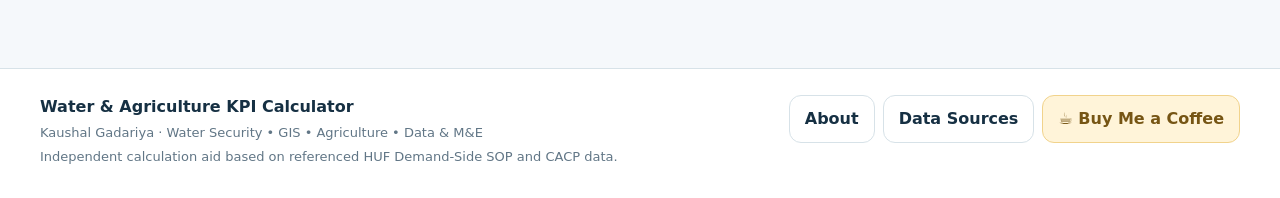
==== commit bac54926: "Update index.html" ====
--- a/index.html
+++ b/index.html
@@ -29,7 +29,7 @@
 </div></section>
 <section class="section card flow"><span class="flow-box">Water Measurement</span><span class="flow-arrow">→</span><span class="flow-box">Water Saving</span><span class="flow-arrow">↘</span><span class="flow-box">KPI Summary</span><span class="flow-arrow">↗</span><span class="flow-box">Additional Production</span><span class="flow-arrow">→</span><span class="flow-box">Person-Days</span><span class="flow-box">Crop Economics</span><span class="flow-arrow">→</span><span class="flow-box">Additional Income</span></section>
 <section class="section"><div class="section-head"><div><p class="eyebrow">Browser session</p><h2>Latest saved calculation results</h2></div><button class="btn danger" id="resetSession">Reset session</button></div><div class="session-grid"><div class="session-item"><span>Water Saving</span><strong id="sumWater">—</strong></div><div class="session-item"><span>Additional Production</span><strong id="sumProduction">—</strong></div><div class="session-item"><span>Additional Income</span><strong id="sumIncome">—</strong></div><div class="session-item"><span>Person-Days</span><strong id="sumPersonDays">—</strong></div></div></section>
-<section class="section notice warn"><strong>Important:</strong> This is an independent calculation aid, not an official HUF portal. Users should retain field evidence, source records and applicable approvals for assurance/reporting.</section>
+<section class="section notice warn"><strong>Important:</strong> This is an independent calculation aid. Users should retain field evidence, source records and applicable approvals for assurance/reporting.</section>
 </main>
 <div id="site-footer"></div>
 <script src="./assets/js/site-config.js"></script>
@@ -39,4 +39,4 @@
 <script src="./assets/js/page-utils.js"></script>
 <script src="assets/js/home-page.js"></script>
 </body>
-</html>+</html>
